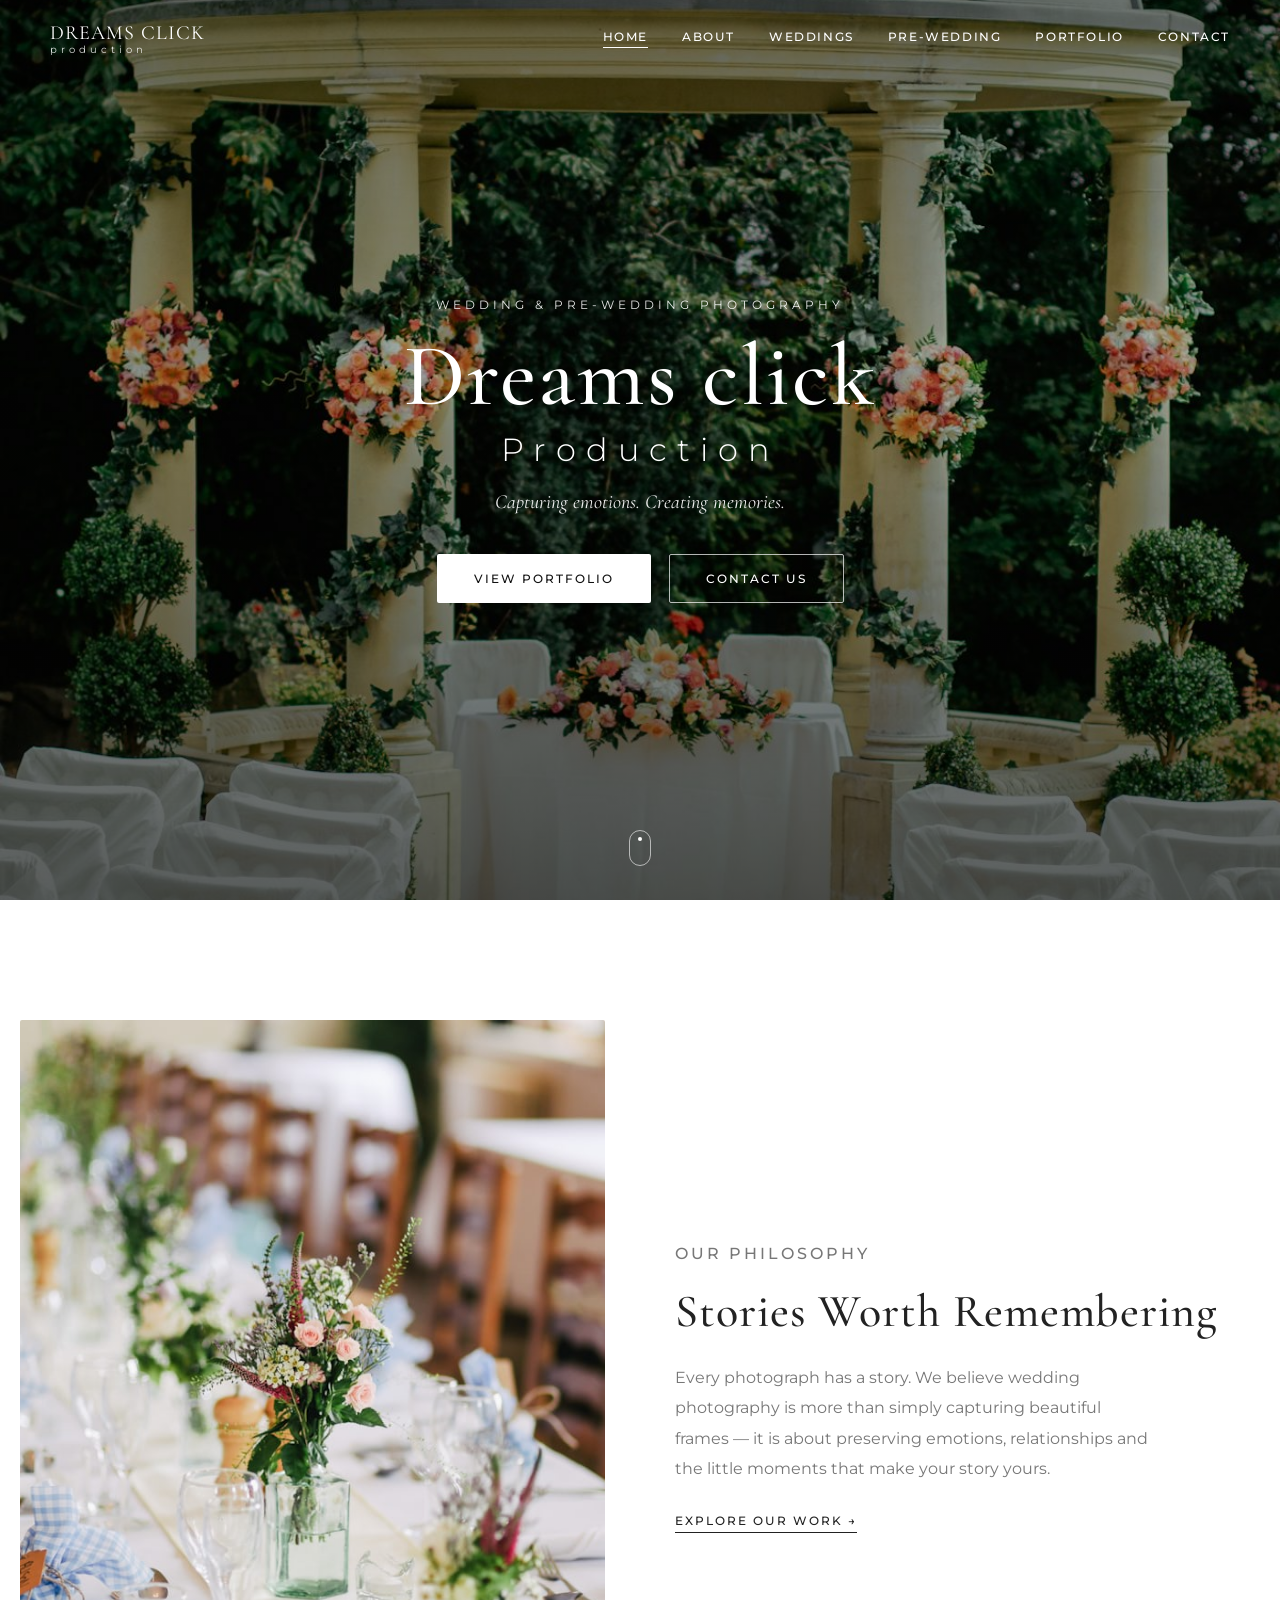
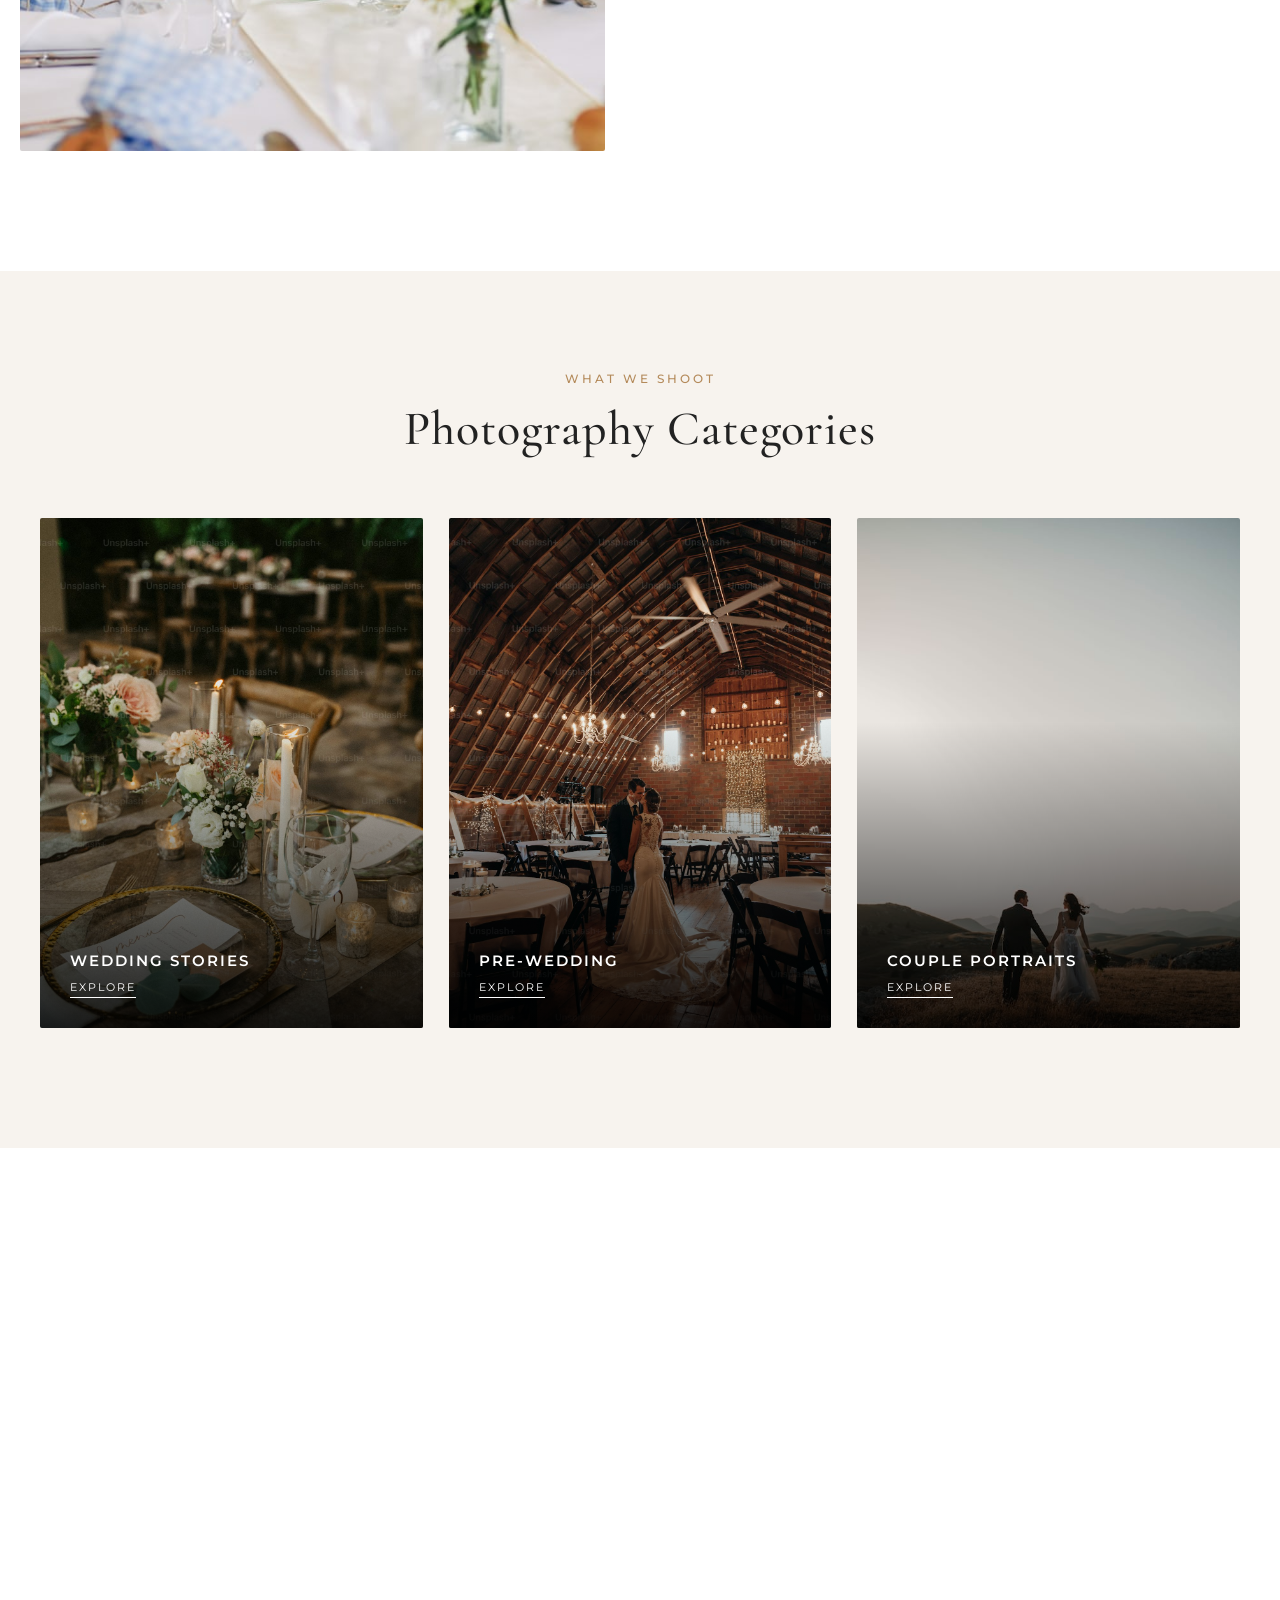
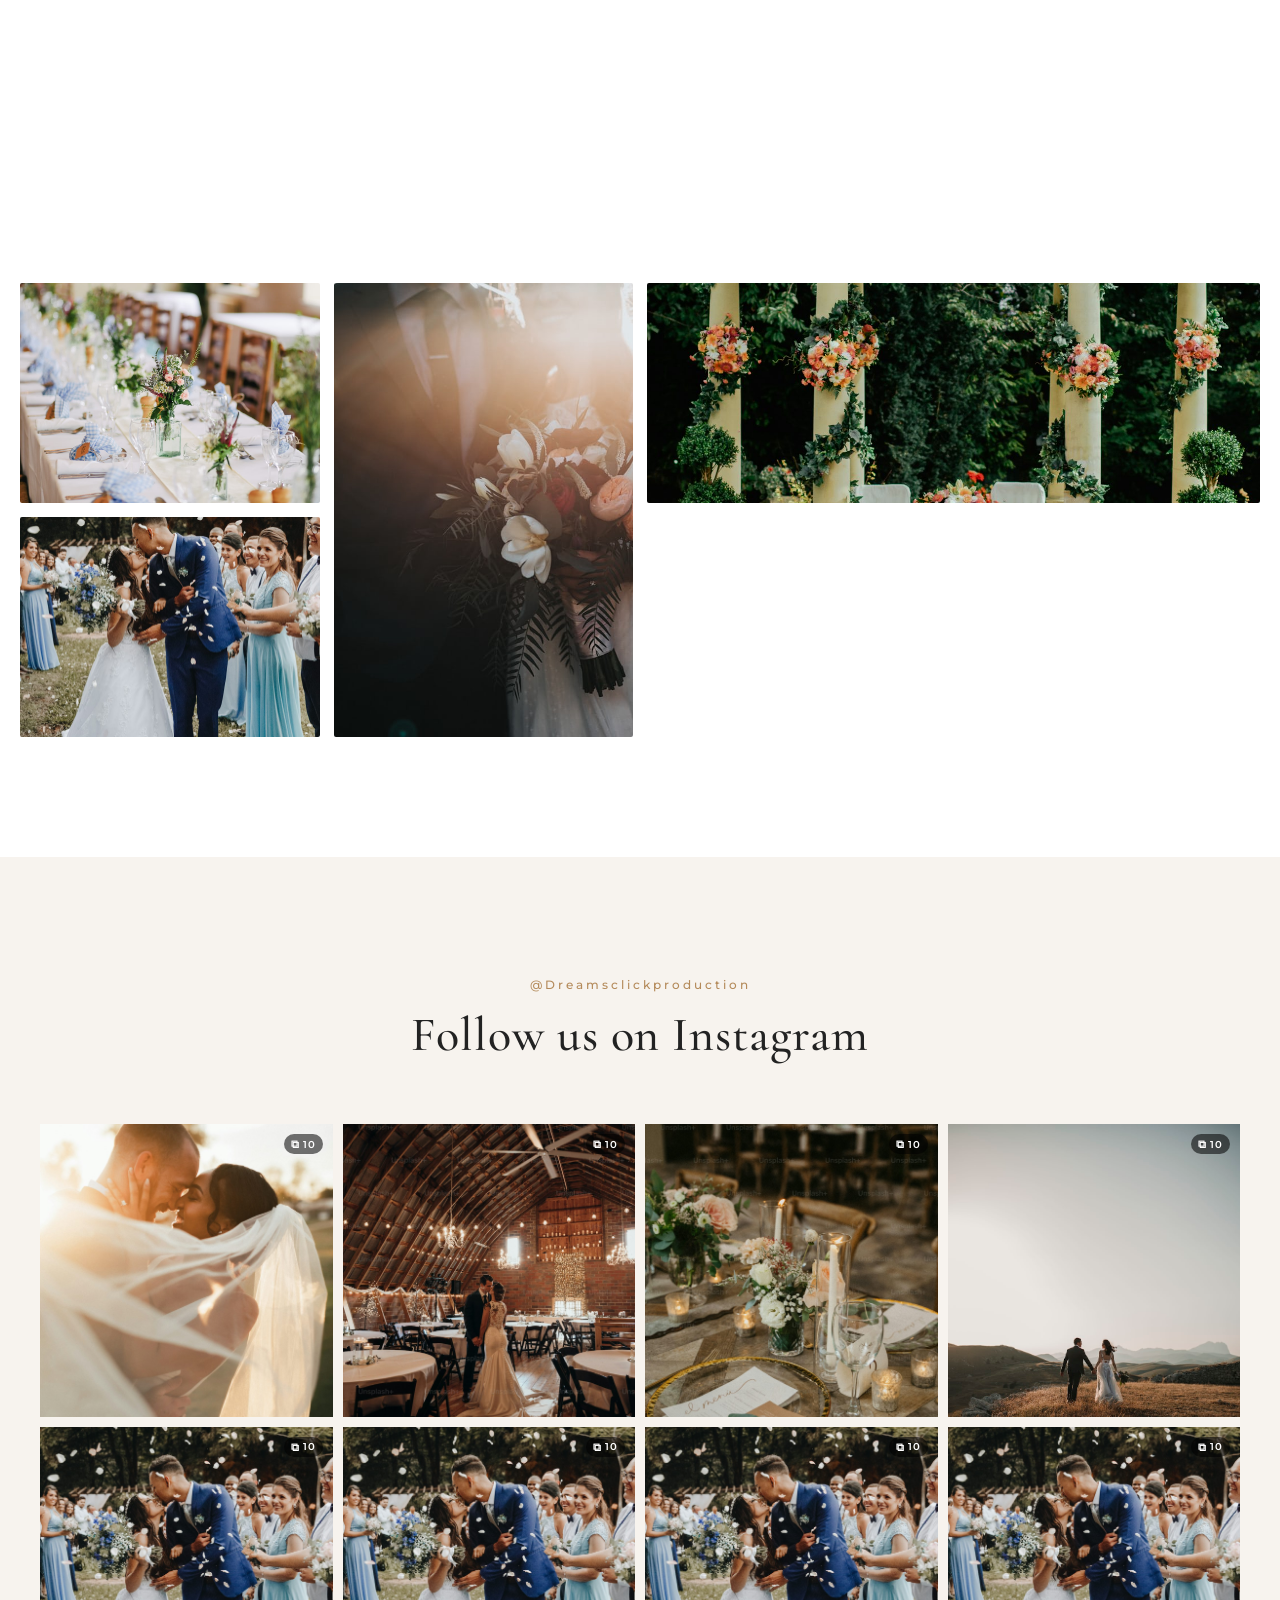
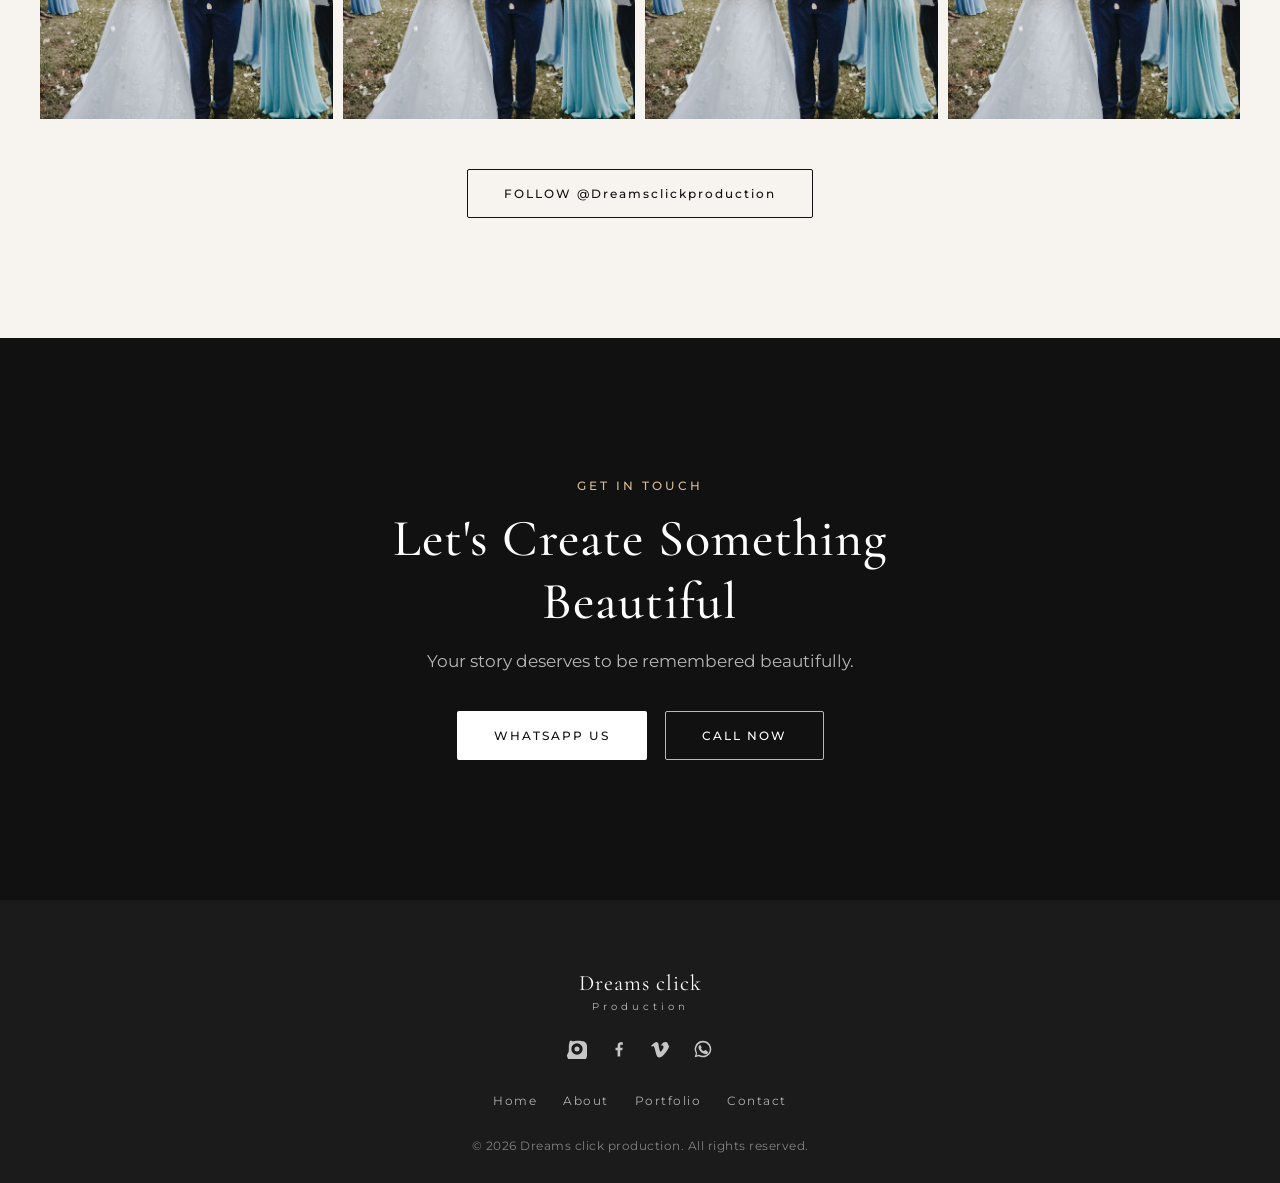
==== dreams click/photography/index.html @ deb1e216 "update" ====
<!DOCTYPE html>
<html lang="en">
<head>
<!--
IMAGE REPLACEMENT GUIDE
========================
Replace the images inside assets/images/ — keep the SAME filenames so you
don't have to touch the HTML at all.

hero.jpg          -> Big hero background (couple, full-bleed)
about.jpg         -> About section photo
wedding1.jpg      -> Category card: Wedding Stories
prewedding1.jpg   -> Category card: Pre-Wedding
couple1.jpg       -> Category card: Couple Portraits
gallery1.jpg ... gallery8.jpg  -> Portfolio grid (8 images)
insta1.jpg ... insta8.jpg      -> Instagram section grid (8 images)

Logo file: assets/logo/logo.png (optional, text logo is used by default)
-->
<meta charset="UTF-8">
<meta name="viewport" content="width=device-width, initial-scale=1.0">
<title>Dreams click production | Wedding & Pre-Wedding Photographer</title>
<meta name="description" content="Sagar Gadani Photography captures authentic wedding, pre-wedding and couple stories with an elegant cinematic style.">

<!-- Open Graph -->
<meta property="og:title" content="Sagar Gadani Photography | Wedding & Pre-Wedding Photographer">
<meta property="og:description" content="Capturing emotions. Creating memories. Cinematic wedding & pre-wedding photography.">
<meta property="og:type" content="website">
<meta property="og:image" content="assets/images/hero.jpg">

<link rel="preconnect" href="https://fonts.googleapis.com">
<link rel="preconnect" href="https://fonts.gstatic.com" crossorigin>
<link href="https://fonts.googleapis.com/css2?family=Cormorant+Garamond:ital,wght@0,400;0,500;0,600;1,400&family=Montserrat:wght@300;400;500;600&display=swap" rel="stylesheet">

<link rel="stylesheet" href="style.css">
</head>
<body>

<!-- ================= HEADER ================= -->
<header class="site-header" id="siteHeader">
  <div class="header-inner">
    <a href="#home" class="logo">DREAMS CLICK <span>production</span></a>

    <nav class="main-nav" id="mainNav">
      <a href="#home" class="active">HOME</a>
      <a href="#about">ABOUT</a>
      <a href="#weddings">WEDDINGS</a>
      <a href="#prewedding">PRE-WEDDING</a>
      <a href="#portfolio">PORTFOLIO</a>
      <a href="#contact">CONTACT</a>
    </nav>

    <button class="hamburger" id="hamburger" aria-label="Toggle menu" aria-expanded="false">
      <span></span><span></span><span></span>
    </button>
  </div>
</header>

<!-- ================= HERO ================= -->
<section class="hero" id="home">
  <div class="hero-bg">
    <img src="/photo-1523438885200-e635ba2c371e.jpeg" alt="Sagar Gadani Photography wedding couple">
    <div class="hero-overlay"></div>
  </div>
  <div class="hero-content reveal">
    <p class="hero-eyebrow">WEDDING &amp; PRE-WEDDING PHOTOGRAPHY</p>
    <h1>Dreams click<span>Production</span></h1>
    <p class="hero-tagline">Capturing emotions. Creating memories.</p>
    <div class="hero-buttons">
      <a href="#portfolio" class="btn btn-light">VIEW PORTFOLIO</a>
      <a href="#contact" class="btn btn-outline">CONTACT US</a>
    </div>
  </div>
  <div class="scroll-cue"><span></span></div>
</section>

<main>

<!-- ================= ABOUT ================= -->
<section class="about" id="about">
  <div class="about-inner">
    <div class="about-image reveal">
      <img src="/photo-1519225421980-715cb0215aed.jpeg" alt="Behind the scenes, Sagar Gadani Photography" loading="lazy">
    </div>
    <div class="about-text reveal">
      <p class="section-eyebrow">OUR PHILOSOPHY</p>
      <h2>Stories Worth Remembering</h2>
      <p>Every photograph has a story. We believe wedding photography is more than simply capturing beautiful frames — it is about preserving emotions, relationships and the little moments that make your story yours.</p>
      <a href="#portfolio" class="text-link">EXPLORE OUR WORK &rarr;</a>
    </div>
  </div>
</section>

<!-- ================= CATEGORIES ================= -->
<section class="categories" id="weddings">
  <div class="section-heading reveal">
    <p class="section-eyebrow">WHAT WE SHOOT</p>
    <h2>Photography Categories</h2>
  </div>

  <div class="category-grid">
    <article class="category-card reveal" id="wedding-card">
      <img src="/premium_photo-1673897888993-a1db844c2ca1.jpeg" alt="Wedding Stories" loading="lazy">
      <div class="category-overlay">
        <h3>WEDDING STORIES</h3>
        <p>Timeless documentation of your big day, from rituals to the last dance.</p>
        <a href="#portfolio" class="explore-link">EXPLORE</a>
      </div>
    </article>

    <article class="category-card reveal" id="prewedding">
      <img src="/premium_photo-1664530452596-e1c17e342876.jpeg" alt="Pre-Wedding" loading="lazy">
      <div class="category-overlay">
        <h3>PRE-WEDDING</h3>
        <p>Cinematic, relaxed sessions that capture your love before the big day.</p>
        <a href="#portfolio" class="explore-link">EXPLORE</a>
      </div>
    </article>

    <article class="category-card reveal">
      <img src="/photo-1532712938310-34cb3982ef74.jpeg" alt="Couple Portraits" loading="lazy">
      <div class="category-overlay">
        <h3>COUPLE PORTRAITS</h3>
        <p>Intimate portraits that celebrate connection, in natural light and mood.</p>
        <a href="#portfolio" class="explore-link">EXPLORE</a>
      </div>
    </article>
  </div>
</section>

<!-- ================= PORTFOLIO / GALLERY ================= -->
<section class="portfolio" id="portfolio">
  <div class="section-heading reveal">
    <p class="section-eyebrow">FEATURED COUPLES</p>
    <h2>Our Portfolio</h2>
  </div>

  <div class="gallery-grid" id="galleryGrid">
    <div class="gallery-item reveal" data-index="0"><img src="/photo-1583939003579-730e3918a45a.jpeg" alt="Wedding portfolio photo 1" loading="lazy"></div>
    <div class="gallery-item reveal" data-index="1"><img src="/photo-1606800052052-a08af7148866.jpeg" alt="Wedding portfolio photo 2" loading="lazy"></div>
    <div class="gallery-item reveal" data-index="2"><img src="/premium_photo-1664530452596-e1c17e342876.jpeg" alt="Wedding portfolio photo 3" loading="lazy"></div>
    <div class="gallery-item reveal" data-index="3"><img src="/premium_photo-1673897888993-a1db844c2ca1.jpeg" alt="Wedding portfolio photo 4" loading="lazy"></div>
    <div class="gallery-item reveal" data-index="4"><img src="/photo-1519225421980-715cb0215aed.jpeg" alt="Wedding portfolio photo 5" loading="lazy"></div>
    <div class="gallery-item reveal" data-index="5"><img src="/photo-1519741497674-611481863552.jpeg" alt="Wedding portfolio photo 6" loading="lazy"></div>
    <div class="gallery-item reveal" data-index="6"><img src="/photo-1523438885200-e635ba2c371e.jpeg" alt="Wedding portfolio photo 7" loading="lazy"></div>
    <div class="gallery-item reveal" data-index="7"><img src="/photo-1583939003579-730e3918a45a.jpeg" alt="Wedding portfolio photo 8" loading="lazy"></div>
  </div>
</section>

<!-- ================= LIGHTBOX ================= -->
<div class="lightbox" id="lightbox">
  <button class="lightbox-close" id="lightboxClose" aria-label="Close">&times;</button>
  <button class="lightbox-nav lightbox-prev" id="lightboxPrev" aria-label="Previous">&#10094;</button>
  <img src="" alt="" id="lightboxImg">
  <button class="lightbox-nav lightbox-next" id="lightboxNext" aria-label="Next">&#10095;</button>
</div>

<!-- ================= INSTAGRAM ================= -->
<section class="instagram">
  <div class="section-heading reveal">
    <p class="section-eyebrow">@Dreamsclickproduction</p>
    <h2>Follow us on Instagram</h2>
  </div>

  <div class="insta-grid" id="instaGrid">
    <a href="#" class="insta-item reveal" data-post="1"><img src="/photo-1606216794079-73f85bbd57d5.jpeg" alt="Instagram post 1" loading="lazy"><span class="insta-icon">&#9825;</span><span class="insta-count">10</span></a>
    <a href="#" class="insta-item reveal" data-post="2"><img src="/premium_photo-1664530452596-e1c17e342876.jpeg" alt="Instagram post 2" loading="lazy"><span class="insta-icon">&#9825;</span><span class="insta-count">10</span></a>
    <a href="#" class="insta-item reveal" data-post="3"><img src="/premium_photo-1673897888993-a1db844c2ca1.jpeg" alt="Instagram post 3" loading="lazy"><span class="insta-icon">&#9825;</span><span class="insta-count">10</span></a>
    <a href="#" class="insta-item reveal" data-post="4"><img src="/photo-1532712938310-34cb3982ef74.jpeg" alt="Instagram post 4" loading="lazy"><span class="insta-icon">&#9825;</span><span class="insta-count">10</span></a>
    <a href="#" class="insta-item reveal" data-post="5"><img src="/photo-1583939003579-730e3918a45a.jpeg" alt="Instagram post 5" loading="lazy"><span class="insta-icon">&#9825;</span><span class="insta-count">10</span></a>
    <a href="#" class="insta-item reveal" data-post="6"><img src="/photo-1583939003579-730e3918a45a.jpeg" alt="Instagram post 6" loading="lazy"><span class="insta-icon">&#9825;</span><span class="insta-count">10</span></a>
    <a href="#" class="insta-item reveal" data-post="7"><img src="/photo-1583939003579-730e3918a45a.jpeg" alt="Instagram post 7" loading="lazy"><span class="insta-icon">&#9825;</span><span class="insta-count">10</span></a>
    <a href="#" class="insta-item reveal" data-post="8"><img src="/photo-1583939003579-730e3918a45a.jpeg" alt="Instagram post 8" loading="lazy"><span class="insta-icon">&#9825;</span><span class="insta-count">10</span></a>
  </div>

  <div class="insta-follow reveal">
    <a href="#" id="instaFollowBtn" class="btn btn-dark-outline">FOLLOW @Dreamsclickproduction</a>
  </div>
</section>

<!-- ================= INSTAGRAM CAROUSEL MODAL ================= -->
<div class="insta-modal" id="instaModal">
  <div class="insta-modal-card">
    <div class="insta-modal-header">
      <div class="insta-modal-profile">
        <span class="insta-modal-avatar">SG</span>
        <span class="insta-modal-username">Dreamsclickproduction</span>
      </div>
      <button class="insta-modal-close" id="instaModalClose" aria-label="Close">&times;</button>
    </div>

    <div class="insta-modal-stage">
      <button class="insta-modal-nav insta-modal-prev" id="instaPrev" aria-label="Previous slide">&#10094;</button>
      <div class="insta-modal-track-wrap">
        <div class="insta-modal-track" id="instaTrack"></div>
      </div>
      <button class="insta-modal-nav insta-modal-next" id="instaNext" aria-label="Next slide">&#10095;</button>

      <div class="insta-modal-dots" id="instaDots"></div>
      <div class="insta-modal-counter" id="instaCounter">1 / 10</div>
    </div>

    <div class="insta-modal-footer">
      <span class="insta-footer-icon">&#9825;</span>
      <span class="insta-footer-icon">&#128172;</span>
      <span class="insta-footer-icon">&#10148;</span>
    </div>
  </div>
</div>

<!-- ================= CONTACT CTA ================= -->
<section class="contact-cta" id="contact">
  <div class="contact-inner reveal">
    <p class="section-eyebrow light">GET IN TOUCH</p>
    <h2>Let's Create Something Beautiful</h2>
    <p class="contact-text">Your story deserves to be remembered beautifully.</p>
    <div class="hero-buttons">
      <a href="#" id="whatsappBtn" class="btn btn-light">WHATSAPP US</a>
      <a href="#" id="callBtn" class="btn btn-outline">CALL NOW</a>
    </div>
  </div>
</section>

</main>

<!-- ================= FOOTER ================= -->
<footer class="site-footer">
  <div class="footer-logo">Dreams click <span>Production</span></div>

  <div class="footer-social">
    <a href="#" id="footerInsta" aria-label="Instagram">
      <svg viewBox="0 0 24 24" width="20" height="20"><path fill="currentColor" d="M12 2.2c3.2 0 3.6 0 4.9.07 1.2.06 2.2.27 3 .58a5.9 5.9 0 0 1 2.2 1.4 5.9 5.9 0 0 1 1.4 2.2c.3.8.5 1.8.6 3 .1 1.3.1 1.7.1 4.9s0 3.6-.1 4.9c-.1 1.2-.3 2.2-.6 3a5.9 5.9 0 0 1-1.4 2.2 5.9 5.9 0 0 1-2.2 1.4c-.8.3-1.8.5-3 .6-1.3.1-1.7.1-4.9.1s-3.6 0-4.9-.1c-1.2-.1-2.2-.3-3-.6a5.9 5.9 0 0 1-2.2-1.4 5.9 5.9 0 0 1-1.4-2.2c-.3-.8-.5-1.8-.6-3C2.2 15.6 2.2 15.2 2.2 12s0-3.6.1-4.9c.1-1.2.3-2.2.6-3a5.9 5.9 0 0 1 1.4-2.2A5.9 5.9 0 0 1 6.5 2.85c.8-.3 1.8-.5 3-.6C10.8 2.2 11.2 2.2 12 2.2Zm0 3a6.8 6.8 0 1 0 0 13.6 6.8 6.8 0 0 0 0-13.6ZM12 15a3 3 0 1 1 0-6 3 3 0 0 1 0 6Zm5.4-9.5a1.1 1.1 0 1 1 0 2.2 1.1 1.1 0 0 1 0-2.2Z"/></svg>
    </a>
    <a href="#" id="footerFacebook" aria-label="Facebook">
      <svg viewBox="0 0 24 24" width="20" height="20"><path fill="currentColor" d="M13.5 21v-7.5h2.5l.4-3H13.5V8.4c0-.9.2-1.5 1.5-1.5h1.6V4.2C16.3 4.1 15.3 4 14.2 4c-2.3 0-3.9 1.4-3.9 4v2.5H7.8v3h2.5V21h3.2Z"/></svg>
    </a>
    <a href="#" id="footerVimeo" aria-label="Vimeo">
      <svg viewBox="0 0 24 24" width="20" height="20"><path fill="currentColor" d="M22 7.4c-.1 2.2-1.6 5.2-4.6 9-3.1 3.9-5.7 5.9-7.8 5.9-1.3 0-2.4-1.2-3.3-3.6L4.6 12c-.6-2.4-1.3-3.6-2-3.6-.2 0-.7.3-1.5.9L.2 8.1c1-.9 2-1.8 2.9-2.6C4.4 4.3 5.4 3.7 6.1 3.6c1.6-.2 2.6.9 3 3.3.4 2.7.7 4.3.9 5 .5 2.2 1 3.3 1.6 3.3.5 0 1.1-.7 2-2.2.9-1.4 1.4-2.5 1.4-3.3.1-1.2-.4-1.9-1.6-1.9-.5 0-1.1.1-1.7.4C13 6 14.4 3.5 17.5 3.6c2.2.1 3.3 1.6 3.2 4.5Z"/></svg>
    </a>
    <a href="#" id="footerWhatsapp" aria-label="WhatsApp">
      <svg viewBox="0 0 24 24" width="20" height="20"><path fill="currentColor" d="M12 2a10 10 0 0 0-8.6 15.1L2 22l5-1.3A10 10 0 1 0 12 2Zm0 18.2c-1.6 0-3.1-.4-4.4-1.2l-.3-.2-3 .8.8-2.9-.2-.3A8.2 8.2 0 1 1 20.2 12 8.2 8.2 0 0 1 12 20.2Zm4.5-6.1c-.2-.1-1.5-.7-1.7-.8-.2-.1-.4-.1-.6.1-.2.2-.7.8-.8 1-.1.2-.3.2-.5.1-1.4-.7-2.3-1.2-3.2-2.8-.2-.4.2-.4.6-1.2.1-.2 0-.3 0-.5-.1-.1-.6-1.5-.9-2-.2-.5-.4-.4-.6-.4h-.5c-.2 0-.5.1-.7.3-.2.2-1 .9-1 2.3 0 1.4 1 2.7 1.1 2.9.1.2 2 3.1 4.9 4.3.7.3 1.2.5 1.6.6.7.2 1.3.2 1.8.1.6-.1 1.7-.7 1.9-1.3.2-.6.2-1.1.2-1.3-.1-.1-.3-.2-.5-.3Z"/></svg>
    </a>
  </div>

  <nav class="footer-nav">
    <a href="#home">Home</a>
    <a href="#about">About</a>
    <a href="#portfolio">Portfolio</a>
    <a href="#contact">Contact</a>
  </nav>

  <p class="footer-copy">&copy; 2026 Dreams click production. All rights reserved.</p>
</footer>

<script src="script.js"></script>
</body>
</html>
---- dreams click/photography/style.css ----
/* ==========================================================
   SAGAR GADANI PHOTOGRAPHY — STYLESHEET
   ========================================================== */

:root {
  --primary: #111111;
  --secondary-dark: #1b1b1b;
  --background: #ffffff;
  --cream: #f7f3ee;
  --text: #222222;
  --muted: #777777;
  --gold: #b48a5a;
  --font-serif: 'Cormorant Garamond', serif;
  --font-sans: 'Montserrat', sans-serif;
  --radius: 2px;
  --transition: 0.4s ease;
  --transition-slow: 0.8s cubic-bezier(0.22, 1, 0.36, 1);
  --container: 1240px;
}

* { margin: 0; padding: 0; box-sizing: border-box; }

html { scroll-behavior: smooth; }

body {
  font-family: var(--font-sans);
  color: var(--text);
  background: var(--background);
  overflow-x: hidden;
  -webkit-font-smoothing: antialiased;
}

img { display: block; width: 100%; height: 100%; object-fit: cover; }

a { text-decoration: none; color: inherit; }

h1, h2, h3 { font-family: var(--font-serif); font-weight: 500; letter-spacing: 0.02em; }

.btn {
  display: inline-block;
  padding: 16px 36px;
  font-family: var(--font-sans);
  font-size: 12px;
  letter-spacing: 2px;
  font-weight: 500;
  border: 1px solid transparent;
  border-radius: var(--radius);
  cursor: pointer;
  transition: all var(--transition);
}
.btn-light { background: #fff; color: var(--primary); }
.btn-light:hover { background: transparent; color: #fff; border-color: #fff; }
.btn-outline { background: transparent; color: #fff; border-color: rgba(255,255,255,0.7); }
.btn-outline:hover { background: #fff; color: var(--primary); }
.btn-dark-outline { background: transparent; color: var(--primary); border-color: var(--primary); }
.btn-dark-outline:hover { background: var(--primary); color: #fff; }

.section-eyebrow {
  font-size: 12px;
  letter-spacing: 3px;
  color: var(--gold);
  margin-bottom: 14px;
  font-weight: 500;
}
.section-eyebrow.light { color: #d8bd97; }

.section-heading { text-align: center; max-width: 600px; margin: 0 auto 60px; padding: 0 20px; }
.section-heading h2 { font-size: clamp(32px, 4vw, 48px); }

.reveal { opacity: 0; transform: translateY(30px); transition: opacity 1s ease, transform 1s ease; }
.reveal.is-visible { opacity: 1; transform: translateY(0); }

/* ================= HEADER ================= */
.site-header {
  position: fixed;
  top: 0; left: 0; right: 0;
  z-index: 1000;
  padding: 22px 0;
  transition: background var(--transition), padding var(--transition), box-shadow var(--transition);
}
.site-header.scrolled {
  background: rgba(255,255,255,0.96);
  padding: 12px 0;
  box-shadow: 0 2px 20px rgba(0,0,0,0.06);
}
.header-inner {
  max-width: var(--container);
  margin: 0 auto;
  padding: 0 30px;
  display: flex;
  align-items: center;
  justify-content: space-between;
}
.logo {
  font-family: var(--font-serif);
  font-size: 20px;
  letter-spacing: 1px;
  color: #fff;
  transition: color var(--transition);
  line-height: 1.1;
}
.logo span { display: block; font-size: 10px; letter-spacing: 4px; font-family: var(--font-sans); font-weight: 400; opacity: 0.85; }
.site-header.scrolled .logo { color: var(--primary); }

.main-nav { display: flex; gap: 34px; }
.main-nav a {
  color: #fff;
  font-size: 12px;
  letter-spacing: 1.6px;
  font-weight: 500;
  position: relative;
  padding-bottom: 4px;
  transition: color var(--transition);
}
.main-nav a::after {
  content: '';
  position: absolute;
  left: 0; bottom: 0;
  width: 0; height: 1px;
  background: currentColor;
  transition: width var(--transition);
}
.main-nav a:hover::after,
.main-nav a.active::after { width: 100%; }
.site-header.scrolled .main-nav a { color: var(--primary); }

.hamburger {
  display: none;
  flex-direction: column;
  justify-content: center;
  gap: 5px;
  width: 30px; height: 30px;
  background: none; border: none; cursor: pointer;
  z-index: 1100;
}
.hamburger span {
  display: block; width: 100%; height: 1.5px;
  background: #fff;
  transition: transform var(--transition), opacity var(--transition), background var(--transition);
}
.site-header.scrolled .hamburger span { background: var(--primary); }
.hamburger.active span { background: #fff !important; }
.hamburger.active span:nth-child(1) { transform: translateY(6.5px) rotate(45deg); }
.hamburger.active span:nth-child(2) { opacity: 0; }
.hamburger.active span:nth-child(3) { transform: translateY(-6.5px) rotate(-45deg); }

/* ================= HERO ================= */
.hero {
  position: relative;
  height: 100vh;
  min-height: 560px;
  display: flex;
  align-items: center;
  justify-content: center;
  overflow: hidden;
}
.hero-bg { position: absolute; inset: 0; }
.hero-bg img { width: 100%; height: 100%; object-fit: cover; }
.hero-overlay {
  position: absolute; inset: 0;
  background: linear-gradient(180deg, rgba(0,0,0,0.45) 0%, rgba(0,0,0,0.25) 40%, rgba(0,0,0,0.6) 100%);
}
.hero-content { position: relative; text-align: center; color: #fff; padding: 0 20px; }
.hero-eyebrow { font-size: 12px; letter-spacing: 4px; margin-bottom: 20px; opacity: 0.9; }
.hero-content h1 {
  font-size: clamp(40px, 8vw, 88px);
  line-height: 1;
  letter-spacing: 2px;
}
.hero-content h1 span { display: block; font-size: 0.36em; letter-spacing: 10px; font-family: var(--font-sans); font-weight: 300; margin-top: 14px; }
.hero-tagline { font-family: var(--font-serif); font-style: italic; font-size: 20px; margin: 24px 0 40px; opacity: 0.92; }
.hero-buttons { display: flex; gap: 18px; justify-content: center; flex-wrap: wrap; }

.scroll-cue {
  position: absolute; bottom: 34px; left: 50%; transform: translateX(-50%);
  width: 22px; height: 36px; border: 1px solid rgba(255,255,255,0.6); border-radius: 12px;
}
.scroll-cue span {
  display: block; width: 4px; height: 4px; background: #fff; border-radius: 50%;
  margin: 6px auto 0; animation: scrollCue 1.8s infinite;
}
@keyframes scrollCue { 0% { transform: translateY(0); opacity: 1; } 70% { transform: translateY(14px); opacity: 0; } 100% { opacity: 0; } }

/* ================= ABOUT ================= */
.about { padding: 120px 20px; background: var(--background); }
.about-inner {
  max-width: var(--container);
  margin: 0 auto;
  display: grid;
  grid-template-columns: 1fr 1fr;
  gap: 70px;
  align-items: center;
}
.about-image { aspect-ratio: 4/5; overflow: hidden; border-radius: var(--radius); }
.about-text h2 { font-size: clamp(32px, 4vw, 46px); margin-bottom: 24px; }
.about-text p { color: var(--muted); line-height: 1.9; font-size: 16px; max-width: 480px; }
.text-link { display: inline-block; margin-top: 28px; font-size: 12px; letter-spacing: 2px; font-weight: 500; border-bottom: 1px solid var(--text); padding-bottom: 4px; }

/* ================= CATEGORIES ================= */
.categories { padding: 100px 0 120px; background: var(--cream); }
.category-grid {
  max-width: var(--container);
  margin: 0 auto;
  padding: 0 20px;
  display: grid;
  grid-template-columns: repeat(3, 1fr);
  gap: 26px;
}
.category-card {
  position: relative;
  aspect-ratio: 3/4;
  overflow: hidden;
  border-radius: var(--radius);
  cursor: pointer;
}
.category-card img { transition: transform 1.2s cubic-bezier(0.22,1,0.36,1); }
.category-card:hover img { transform: scale(1.08); }
.category-overlay {
  position: absolute; inset: 0;
  background: linear-gradient(180deg, rgba(0,0,0,0) 40%, rgba(0,0,0,0.85) 100%);
  display: flex; flex-direction: column; justify-content: flex-end;
  padding: 30px;
  color: #fff;
}
.category-overlay h3 { font-family: var(--font-sans); font-size: 15px; letter-spacing: 2px; font-weight: 600; margin-bottom: 10px; }
.category-overlay p {
  font-size: 14px; line-height: 1.6; color: rgba(255,255,255,0.85);
  max-height: 0; opacity: 0; overflow: hidden;
  transition: max-height var(--transition), opacity var(--transition), margin var(--transition);
}
.category-card:hover .category-overlay p { max-height: 80px; opacity: 1; margin-bottom: 14px; }
.explore-link { font-size: 11px; letter-spacing: 2px; border-bottom: 1px solid #fff; padding-bottom: 3px; width: fit-content; }

/* ================= PORTFOLIO / GALLERY ================= */
.portfolio { padding: 120px 20px; background: var(--background); }
.gallery-grid {
  max-width: var(--container);
  margin: 0 auto;
  display: grid;
  grid-template-columns: repeat(4, 1fr);
  grid-auto-rows: 220px;
  gap: 14px;
}
.gallery-item { overflow: hidden; border-radius: var(--radius); cursor: pointer; }
.gallery-item img { transition: transform 0.6s ease; }
.gallery-item:hover img { transform: scale(1.06); }
.gallery-item:nth-child(1) { grid-column: span 2; grid-row: span 2; }
.gallery-item:nth-child(4) { grid-column: span 2; }
.gallery-item:nth-child(6) { grid-row: span 2; }
.gallery-item:nth-child(7) { grid-column: span 2; }

/* ================= LIGHTBOX ================= */
.lightbox {
  position: fixed; inset: 0; z-index: 2000;
  background: rgba(10,10,10,0.96);
  display: flex; align-items: center; justify-content: center;
  opacity: 0; visibility: hidden;
  transition: opacity var(--transition);
}
.lightbox.active { opacity: 1; visibility: visible; }
.lightbox img {
  max-width: 88vw; max-height: 86vh; width: auto; height: auto;
  object-fit: contain; border-radius: var(--radius);
  transform: scale(0.96); transition: transform var(--transition);
}
.lightbox.active img { transform: scale(1); }
.lightbox-close, .lightbox-nav {
  position: absolute; background: none; border: none; color: #fff;
  cursor: pointer; opacity: 0.8; transition: opacity var(--transition);
}
.lightbox-close:hover, .lightbox-nav:hover { opacity: 1; }
.lightbox-close { top: 24px; right: 30px; font-size: 34px; line-height: 1; }
.lightbox-nav { top: 50%; transform: translateY(-50%); font-size: 22px; padding: 14px; }
.lightbox-prev { left: 14px; }
.lightbox-next { right: 14px; }

/* ================= INSTAGRAM ================= */
.instagram { padding: 120px 0; background: var(--cream); }
.insta-grid {
  max-width: var(--container);
  margin: 0 auto;
  padding: 0 20px;
  display: grid;
  grid-template-columns: repeat(4, 1fr);
  gap: 10px;
}
.insta-item { position: relative; aspect-ratio: 1/1; overflow: hidden; }
.insta-item img { transition: transform 0.5s ease; }
.insta-icon {
  position: absolute; inset: 0;
  display: flex; align-items: center; justify-content: center;
  color: #fff; font-size: 26px;
  background: rgba(0,0,0,0.35);
  opacity: 0; transition: opacity var(--transition);
}
.insta-item:hover img { transform: scale(1.08); }
.insta-item:hover .insta-icon { opacity: 1; }
.insta-count {
  position: absolute; top: 10px; right: 10px;
  background: rgba(0,0,0,0.55); color: #fff;
  font-size: 10px; letter-spacing: 1px; font-weight: 600;
  padding: 3px 7px; border-radius: 20px;
  display: flex; align-items: center; gap: 3px;
}
.insta-count::before { content: '\29C9'; font-size: 11px; }
.insta-follow { text-align: center; margin-top: 50px; }

/* ================= INSTAGRAM CAROUSEL MODAL ================= */
.insta-modal {
  position: fixed; inset: 0; z-index: 2100;
  background: rgba(0,0,0,0.92);
  display: flex; align-items: center; justify-content: center;
  opacity: 0; visibility: hidden;
  transition: opacity var(--transition);
  padding: 20px;
}
.insta-modal.active { opacity: 1; visibility: visible; }

.insta-modal-card {
  width: 100%; max-width: 420px;
  background: #000;
  border-radius: 10px;
  overflow: hidden;
  transform: scale(0.96);
  transition: transform var(--transition);
  display: flex; flex-direction: column;
}
.insta-modal.active .insta-modal-card { transform: scale(1); }

.insta-modal-header {
  display: flex; align-items: center; justify-content: space-between;
  padding: 14px 16px;
  background: #111;
}
.insta-modal-profile { display: flex; align-items: center; gap: 10px; }
.insta-modal-avatar {
  width: 30px; height: 30px; border-radius: 50%;
  background: linear-gradient(135deg, var(--gold), #7a5a35);
  color: #fff; font-size: 11px; font-weight: 700;
  display: flex; align-items: center; justify-content: center;
}
.insta-modal-username { color: #fff; font-size: 13px; font-weight: 600; letter-spacing: 0.3px; }
.insta-modal-close { background: none; border: none; color: #fff; font-size: 26px; line-height: 1; cursor: pointer; opacity: 0.8; }
.insta-modal-close:hover { opacity: 1; }

.insta-modal-stage { position: relative; background: #000; }
.insta-modal-track-wrap { width: 100%; aspect-ratio: 1/1; overflow: hidden; }
.insta-modal-track {
  display: flex;
  height: 100%;
  transition: transform var(--transition-slow);
}
.insta-modal-track img {
  width: 100%; height: 100%; flex-shrink: 0;
  object-fit: cover;
}

.insta-modal-nav {
  position: absolute; top: 50%; transform: translateY(-50%);
  background: rgba(0,0,0,0.4); color: #fff; border: none;
  width: 32px; height: 32px; border-radius: 50%;
  font-size: 14px; cursor: pointer; z-index: 5;
  display: flex; align-items: center; justify-content: center;
  opacity: 0.85; transition: opacity var(--transition);
}
.insta-modal-nav:hover { opacity: 1; }
.insta-modal-prev { left: 12px; }
.insta-modal-next { right: 12px; }

.insta-modal-dots {
  position: absolute; top: 12px; left: 50%; transform: translateX(-50%);
  display: flex; gap: 5px; z-index: 5;
}
.insta-modal-dots span {
  width: 6px; height: 6px; border-radius: 50%;
  background: rgba(255,255,255,0.4);
  transition: background var(--transition), transform var(--transition);
}
.insta-modal-dots span.active { background: #fff; transform: scale(1.2); }

.insta-modal-counter {
  position: absolute; bottom: 12px; right: 14px;
  background: rgba(0,0,0,0.5); color: #fff;
  font-size: 11px; letter-spacing: 0.5px;
  padding: 4px 9px; border-radius: 20px; z-index: 5;
}

.insta-modal-footer {
  display: flex; gap: 18px;
  padding: 14px 16px;
  background: #111;
}
.insta-footer-icon { color: #fff; font-size: 19px; opacity: 0.9; }

@media (max-width: 480px) {
  .insta-modal { padding: 0; }
  .insta-modal-card { max-width: 100%; height: 100%; border-radius: 0; justify-content: center; }
}

/* ================= CONTACT CTA ================= */
.contact-cta {
  padding: 140px 20px;
  background: var(--primary);
  text-align: center;
}
.contact-inner { max-width: 600px; margin: 0 auto; }
.contact-cta h2 { color: #fff; font-size: clamp(32px, 5vw, 52px); margin-bottom: 18px; }
.contact-text { color: rgba(255,255,255,0.7); font-size: 17px; margin-bottom: 40px; }

/* ================= FOOTER ================= */
.site-footer { background: var(--secondary-dark); color: #fff; padding: 70px 20px 30px; text-align: center; }
.footer-logo { font-family: var(--font-serif); font-size: 22px; letter-spacing: 1px; margin-bottom: 26px; }
.footer-logo span { display: block; font-size: 10px; letter-spacing: 4px; font-family: var(--font-sans); font-weight: 400; opacity: 0.7; margin-top: 4px; }
.footer-social { display: flex; justify-content: center; gap: 22px; margin-bottom: 30px; }
.footer-social a { color: #fff; opacity: 0.75; transition: opacity var(--transition), transform var(--transition); }
.footer-social a:hover { opacity: 1; transform: translateY(-3px); }
.footer-nav { display: flex; justify-content: center; gap: 26px; margin-bottom: 30px; flex-wrap: wrap; }
.footer-nav a { font-size: 12px; letter-spacing: 1.5px; opacity: 0.65; transition: opacity var(--transition); }
.footer-nav a:hover { opacity: 1; }
.footer-copy { font-size: 12px; opacity: 0.45; letter-spacing: 0.5px; }

/* ==========================================================
   RESPONSIVE
   ========================================================== */
@media (max-width: 1024px) {
  .gallery-grid { grid-auto-rows: 180px; }
}

@media (max-width: 900px) {
  .main-nav {
    position: fixed;
    top: 0; right: 0;
    height: 100vh;
    width: min(78vw, 340px);
    background: var(--primary);
    flex-direction: column;
    justify-content: center;
    align-items: center;
    gap: 30px;
    transform: translateX(100%);
    transition: transform var(--transition-slow);
    z-index: 1050;
  }
  .main-nav.open { transform: translateX(0); }
  .main-nav a { color: #fff; font-size: 14px; }
  .hamburger { display: flex; }

  .about-inner { grid-template-columns: 1fr; gap: 40px; }
  .about-image { aspect-ratio: 16/10; }
  .about-text p { max-width: 100%; }

  .category-grid { grid-template-columns: 1fr; }
  .category-card { aspect-ratio: 16/10; }

  .gallery-grid { grid-template-columns: repeat(2, 1fr); grid-auto-rows: 200px; }
  .gallery-item:nth-child(1) { grid-column: span 2; grid-row: span 1; }
  .gallery-item:nth-child(4), .gallery-item:nth-child(7) { grid-column: span 1; }
  .gallery-item:nth-child(6) { grid-row: span 1; }

  .insta-grid { grid-template-columns: repeat(2, 1fr); }
}

@media (max-width: 600px) {
  .hero { height: 86vh; }
  .hero-buttons { flex-direction: column; align-items: stretch; }
  .hero-buttons .btn { text-align: center; }
  .about, .categories, .portfolio, .instagram, .contact-cta { padding-top: 80px; padding-bottom: 80px; }
  .header-inner { padding: 0 20px; }
  .lightbox-nav { font-size: 18px; padding: 10px; }
}

@media (prefers-reduced-motion: reduce) {
  * { animation: none !important; transition: none !important; }
}
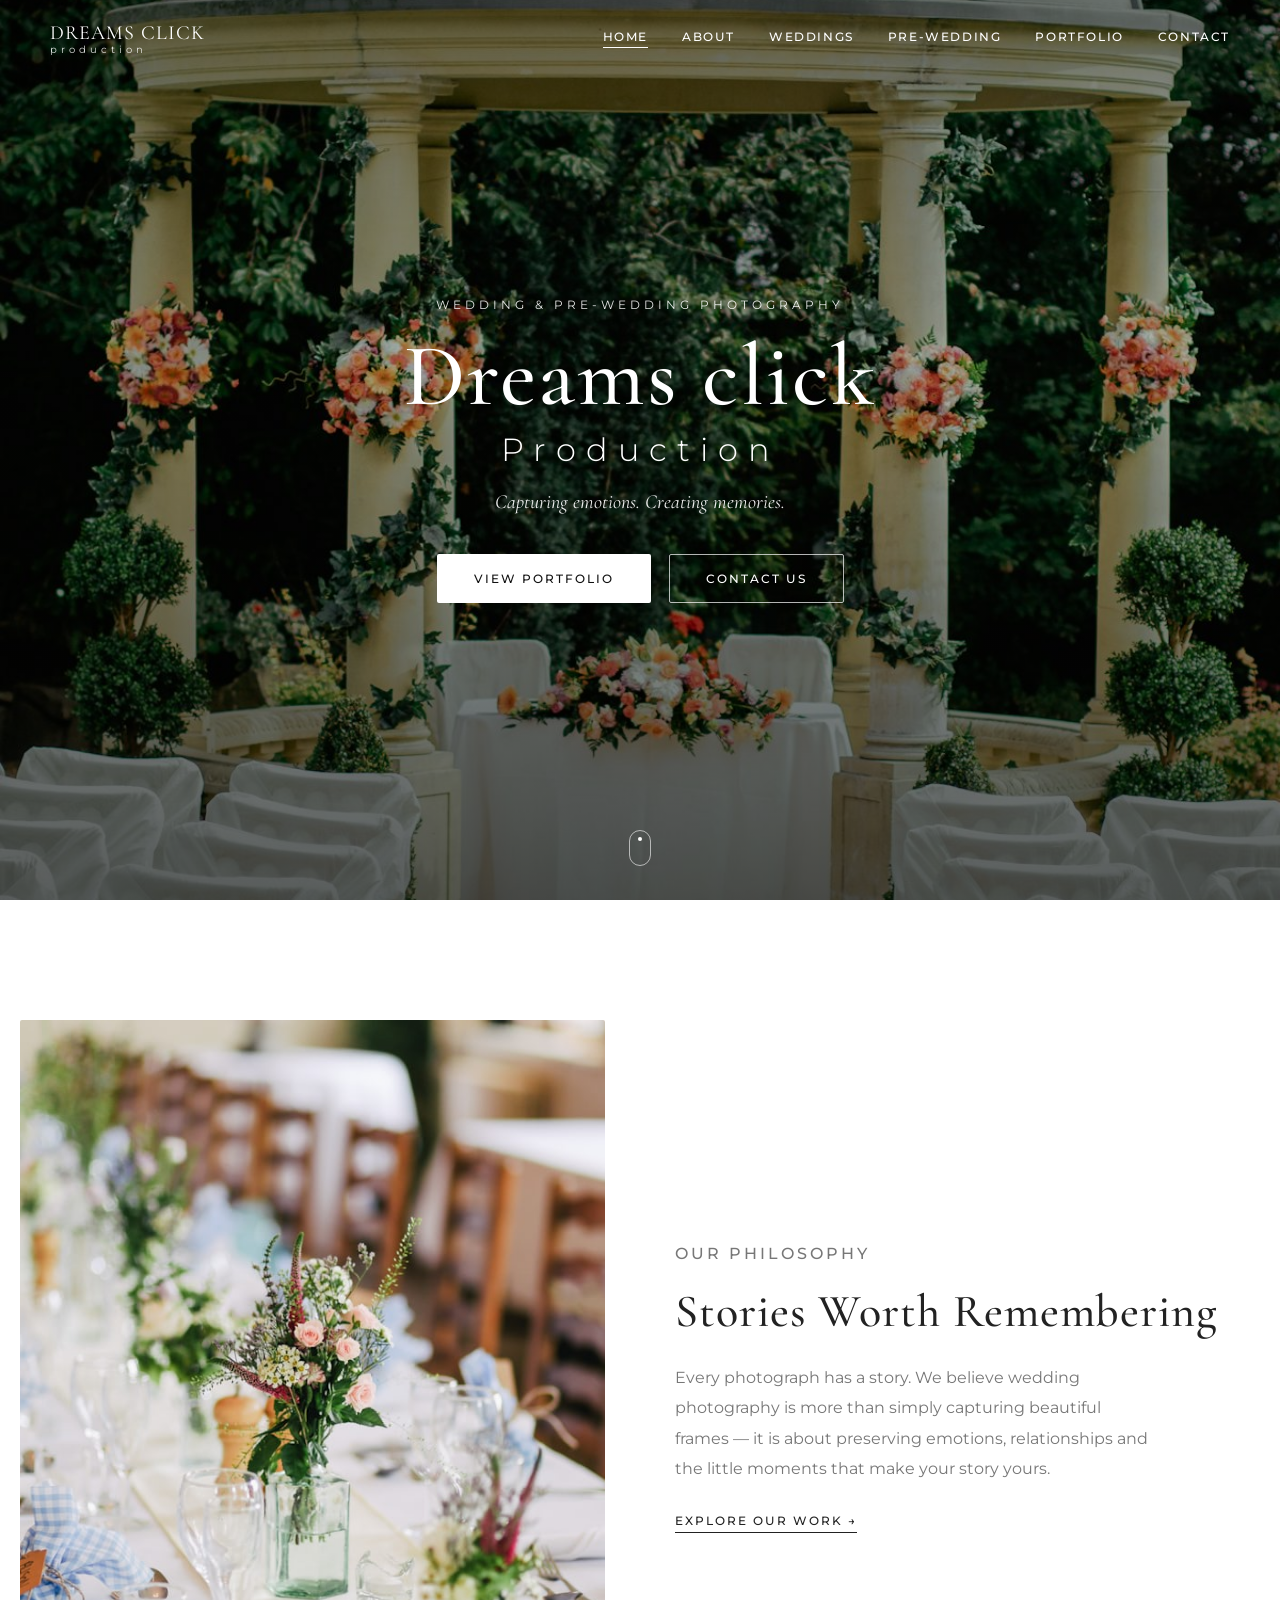
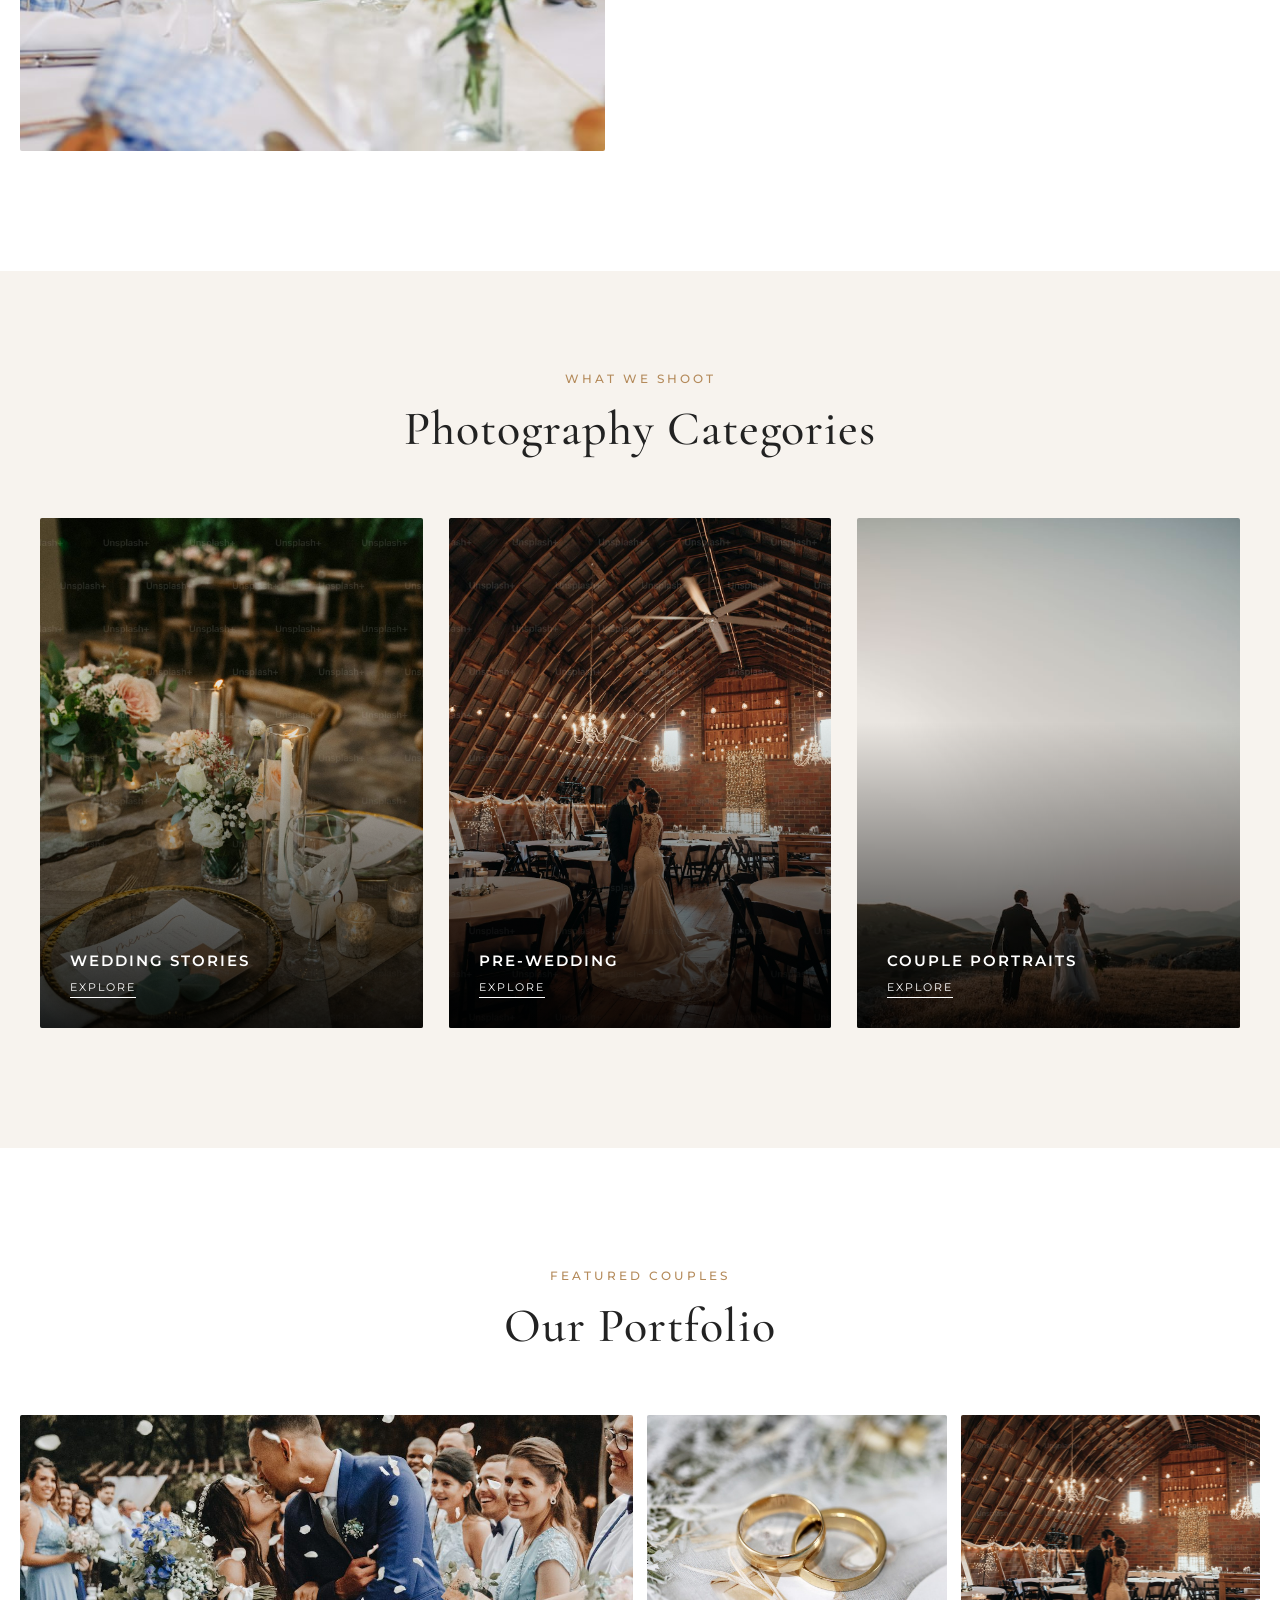
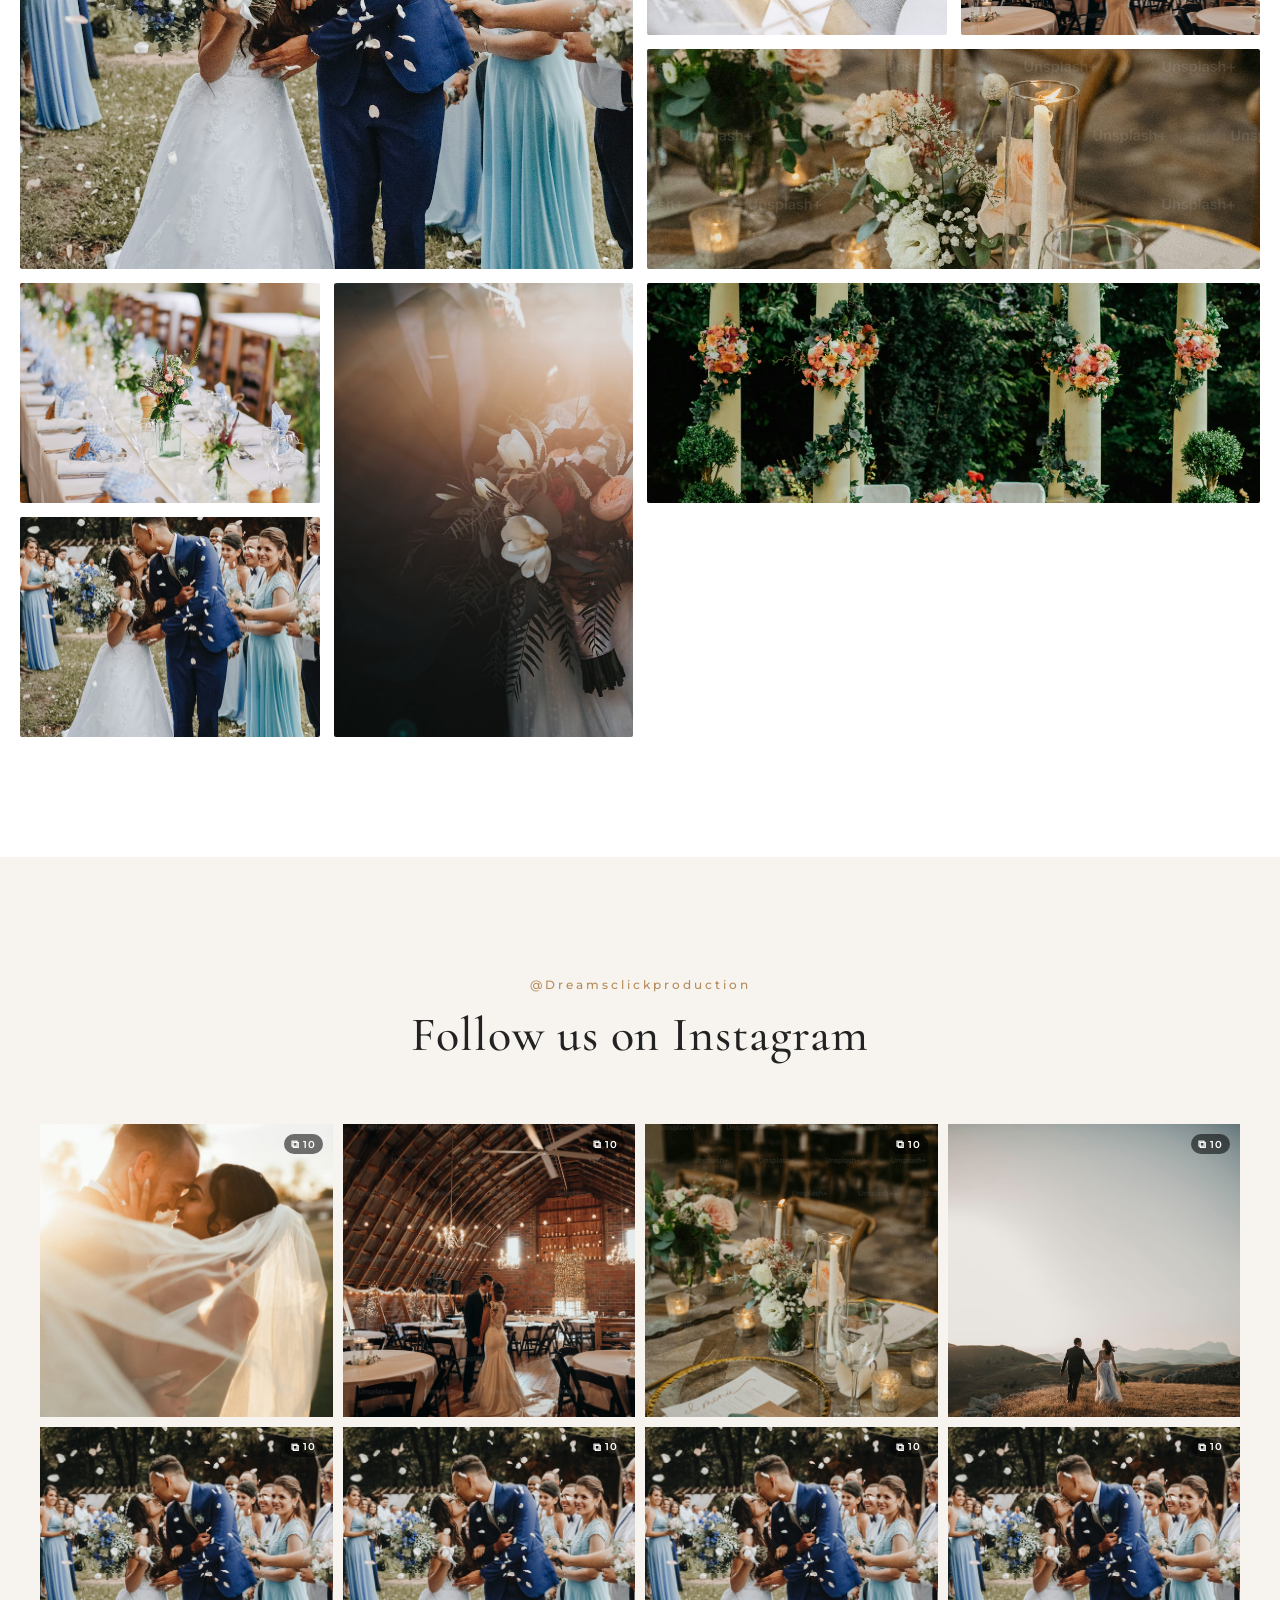
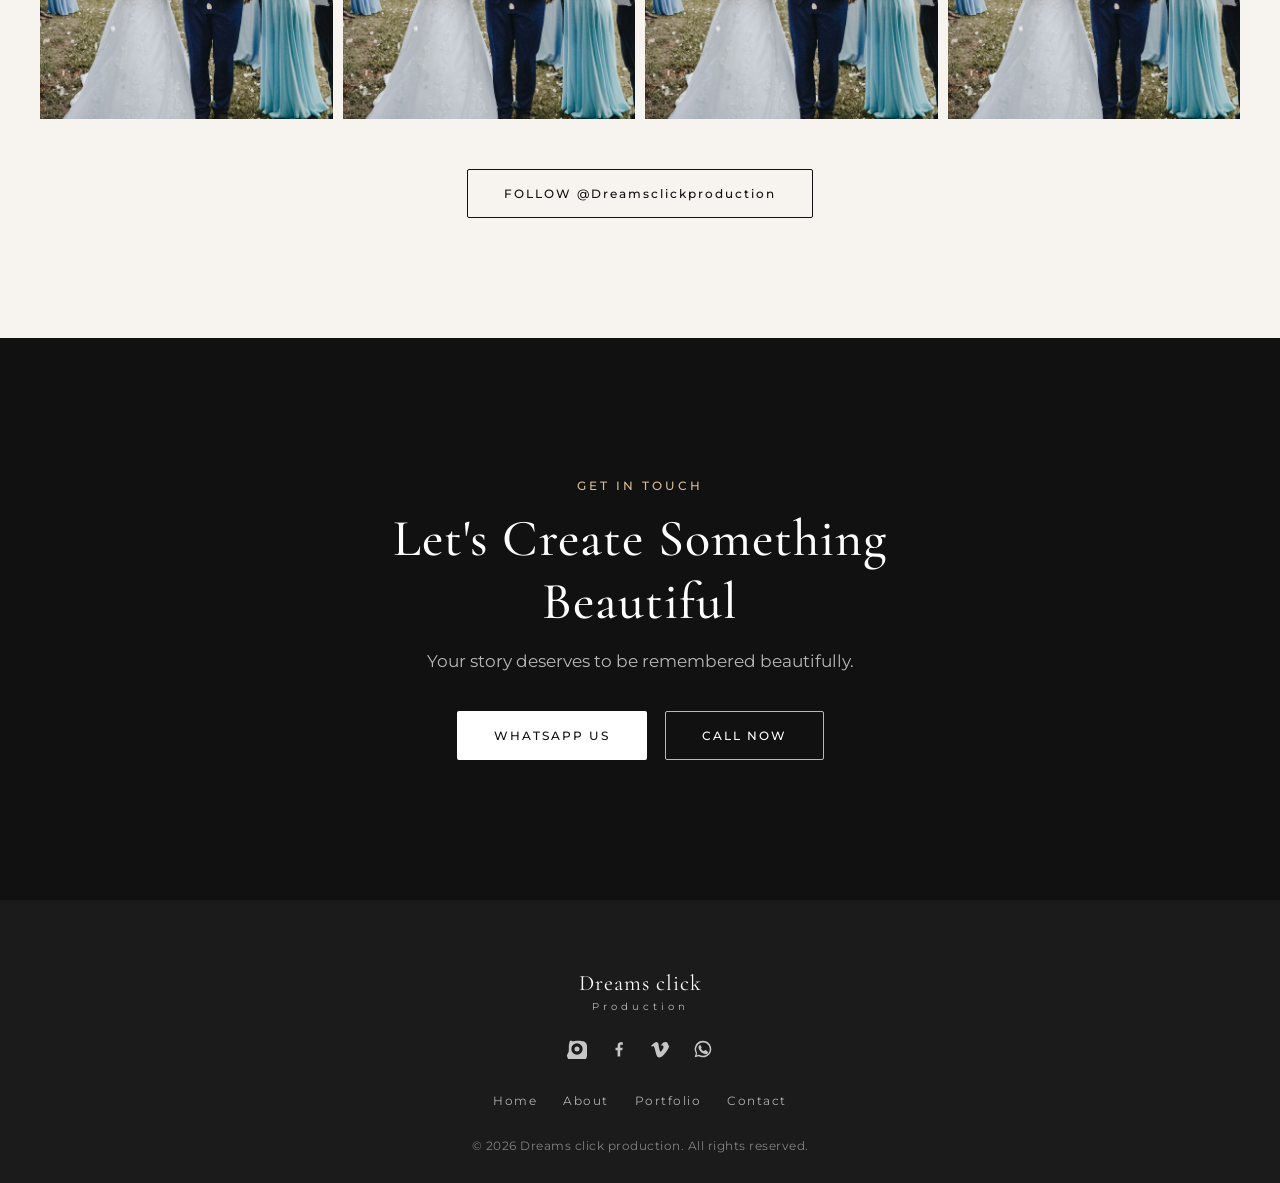
==== commit 565c9bcb: "update index.html" ====
--- a/dreams click/photography/index.html
+++ b/dreams click/photography/index.html
@@ -165,7 +165,7 @@
   <div class="insta-grid" id="instaGrid">
     <a href="#" class="insta-item reveal" data-post="1"><img src="/photo-1606216794079-73f85bbd57d5.jpeg" alt="Instagram post 1" loading="lazy"><span class="insta-icon">&#9825;</span><span class="insta-count">10</span></a>
     <a href="#" class="insta-item reveal" data-post="2"><img src="/premium_photo-1664530452596-e1c17e342876.jpeg" alt="Instagram post 2" loading="lazy"><span class="insta-icon">&#9825;</span><span class="insta-count">10</span></a>
-    <a href="#" class="insta-item reveal" data-post="3"><img src="/premium_photo-1673897888993-a1db844c2ca1.jpeg" alt="Instagram post 3" loading="lazy"><span class="insta-icon">&#9825;</span><span class="insta-count">10</span></a>
+    <a href="#" class="insta-item reveal" data-post="3"><img src="/premium_photo-1673897888993-a1db844c2ca1.jpeg" alt="Instagram post 3" loading="lazy"><span class="insta-icon">&#9825;</span><span class="insta-count">10</span></a> 
     <a href="#" class="insta-item reveal" data-post="4"><img src="/photo-1532712938310-34cb3982ef74.jpeg" alt="Instagram post 4" loading="lazy"><span class="insta-icon">&#9825;</span><span class="insta-count">10</span></a>
     <a href="#" class="insta-item reveal" data-post="5"><img src="/photo-1583939003579-730e3918a45a.jpeg" alt="Instagram post 5" loading="lazy"><span class="insta-icon">&#9825;</span><span class="insta-count">10</span></a>
     <a href="#" class="insta-item reveal" data-post="6"><img src="/photo-1583939003579-730e3918a45a.jpeg" alt="Instagram post 6" loading="lazy"><span class="insta-icon">&#9825;</span><span class="insta-count">10</span></a>
